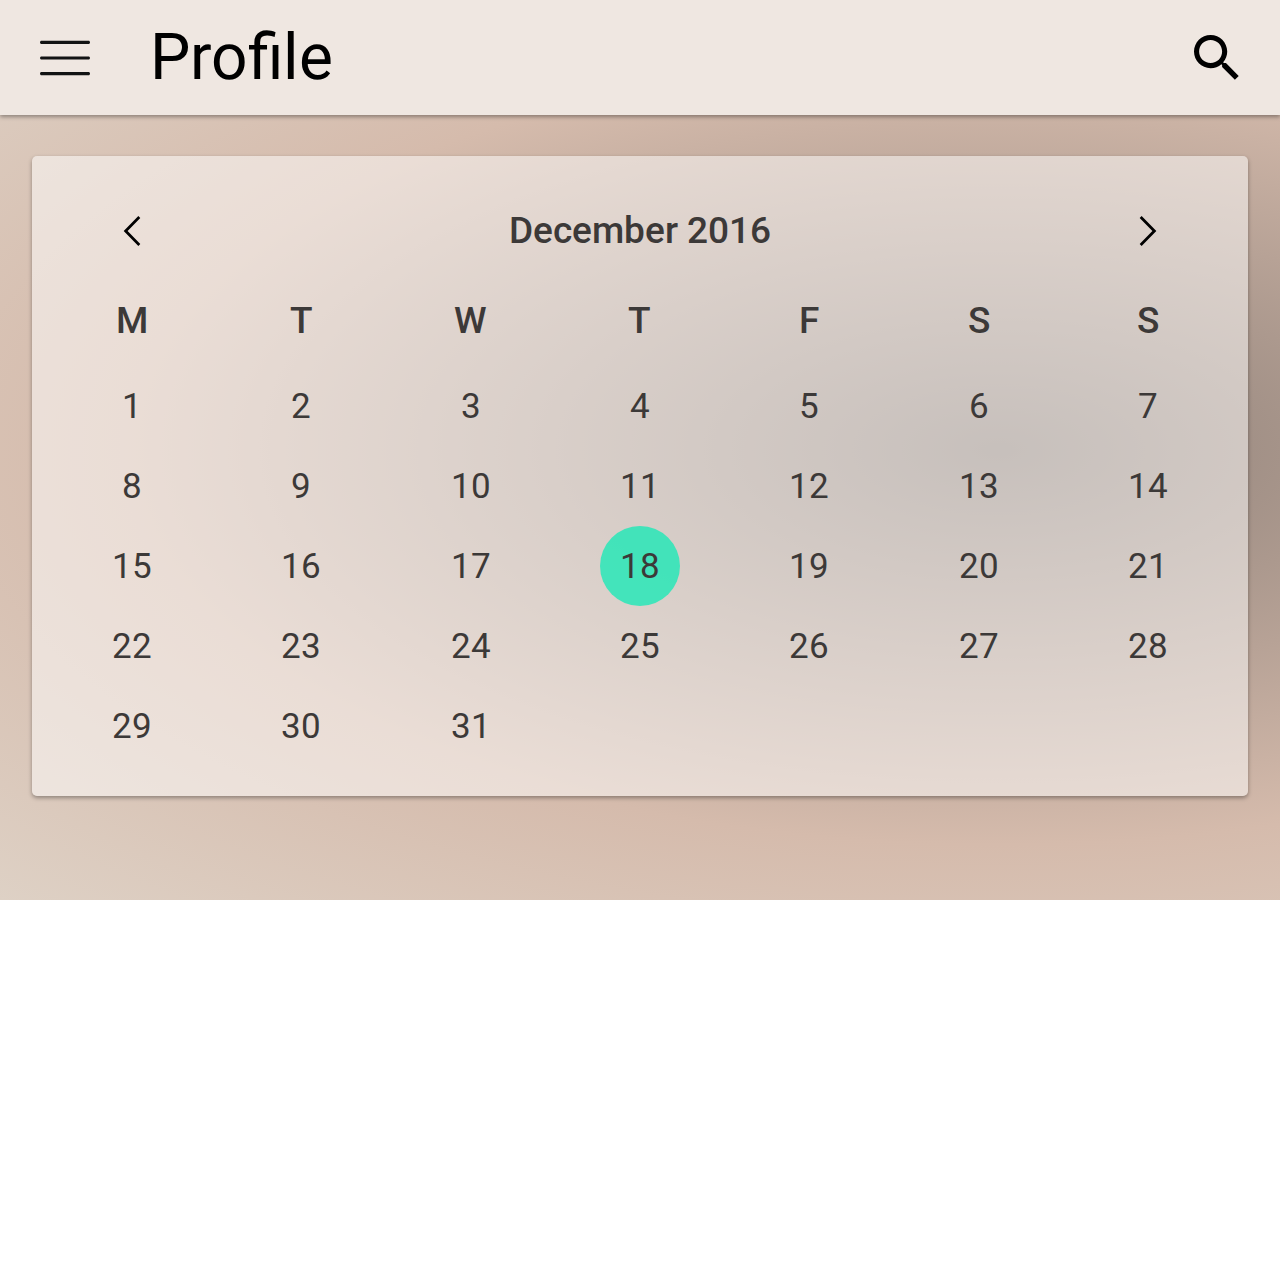
==== Calendar/calendar.html @ 21451633 "calendar" ====
<!DOCTYPE html>
<html lang="en">
<head>
    <meta charset="UTF-8">
    <title>Calendar</title>
    <link rel="stylesheet" href="../reset/reset.css">
    <link rel="stylesheet" type="text/css" href="css/base.css">
    <link rel="stylesheet" href="calendar.css">
    <link href="https://fonts.googleapis.com/css?family=Roboto" rel="stylesheet">
</head>
<body>
   
    <!-- top-bar -->
    <header class="top-bar template__top-bar">
       <div class="flex-container">
        <img class="top-bar__hamburger" src="../blocks/top-bar/__hamburger/hamburger.svg">
        <img class="top-bar__cross top-bar__cross_hidden" src="../blocks/top-bar/__hamburger/cross.svg">
        <h1 class="top-bar__title">
        Profile
        </h1>
        <input class="top-bar__search-bar top-bar__search-bar_hidden" type="text">
        <img class="top-bar__search" src="../blocks/top-bar/__search/search.svg">
       </div>
    </header>
    <!-- end top-bar -->
    
    <!-- main -->
    <section class="main template__main">
       
        <!-- nav-bar -->
        <nav class="template__nav-bar nav-bar nav-bar_off">

            <section class="nav-bar__personal-details">

                <a href="../Profile/profile.html"><img class="nav-bar__photo" src="../blocks/nav-bar/__photo/photo.png"></a>

                <p class="nav-bar__user-name">Tomasz Kowalski</p>
                <p class="nav-bar__user-mail">tomasz.kowalski@gmail.com</p>
                <p class="nav-bar__task-name">Zoptymalizować kod</p>
                <p class="nav-bar__task-time">00:34:02</p>

            </section>

            <section class="nav-bar__app-parts">

                <!-- Task Timer -->
                <section class="nav-bar__app-part">
                    <a href="../Tasks/tasks.html" class="nav-bar__app-part">
                    <img class="nav-bar__app-part-icon" src="../blocks/nav-bar/__app-part-icon/task-timer.svg">
                    <h3 class="nav-bar__app-part-name">Task Timer</h3>
                    </a>
                </section>

                <!-- Projects -->
                <section class="nav-bar__app-part">
                    <a href="#" class="nav-bar__app-part">
                    <img class="nav-bar__app-part-icon" src="../blocks/nav-bar/__app-part-icon/projects.svg">
                    <h3 class="nav-bar__app-part-name">Projects</h3>
                    </a>
                </section>

                <!-- Clients -->
                <section class="nav-bar__app-part">
                    <a href="#" class="nav-bar__app-part">
                    <img class="nav-bar__app-part-icon" src="../blocks/nav-bar/__app-part-icon/clients.svg">
                    <h3 class="nav-bar__app-part-name">Clients</h3>
                    </a>
                </section>

                <!-- Team -->
                <section class="nav-bar__app-part">
                    <a href="#" class="nav-bar__app-part">
                    <img class="nav-bar__app-part-icon" src="../blocks/nav-bar/__app-part-icon/team.svg">
                    <h3 class="nav-bar__app-part-name">Team</h3>
                    </a>
                </section>

                <!-- Calendar -->
                <section class="nav-bar__app-part">
                    <a href="../Calendar/calendar.html" class="nav-bar__app-part">
                    <img class="nav-bar__app-part-icon" src="../blocks/nav-bar/__app-part-icon/calendar.svg">
                    <h3 class="nav-bar__app-part-name">Calendar</h3>
                    </a>
                </section>

                <!-- Reports -->
                <section class="nav-bar__app-part">
                    <a href="../Reports/reports.html" class="nav-bar__app-part">
                    <img class="nav-bar__app-part-icon" src="../blocks/nav-bar/__app-part-icon/reports.svg">
                    <h3 class="nav-bar__app-part-name">Reports</h3>
                    </a>
                </section>

                <!-- Settings -->
                <section class="nav-bar__app-part">
                    <a href="#" class="nav-bar__app-part">
                    <img class="nav-bar__app-part-icon" src="../blocks/nav-bar/__app-part-icon/settings.svg">
                    <h3 class="nav-bar__app-part-name">Settings</h3>
                    </a>
                </section>

            </section>

        </nav>
        <!-- end nav-bar -->
        
        <!-- actual site content -->
        <div class="main-container">
            <div class="opakowanie">
              <div class="container_calendar">
                  <div class="month_arrow_left"></div>
                  <div class="month item">December 2016</div>
                  <div class="month_arrow_right"></div>
                  <div class="day item day1">M</div>
                  <div class="day item day2">T</div>
                  <div class="day item day3">W</div>
                  <div class="day item day4">T</div>
                  <div class="day item day5">F</div>
                  <div class="day item day6">S</div>
                  <div class="day item day7">S</div>
                  <div class="item item1">1</div>
                  <div class="item item2">2</div>
                  <div class="item item3">3</div>
                  <div class="item item4">4</div>
                  <div class="item item5">5</div>
                  <div class="item item6">6</div>
                  <div class="item item7">7</div>
                  <div class="item item8">8</div>
                  <div class="item item9">9</div>
                  <div class="item item10">10</div>
                  <div class="item item11">11</div>
                  <div class="item item12">12</div>
                  <div class="item item13">13</div>
                  <div class="item item14">14</div>
                  <div class="item item15">15</div>
                  <div class="item item16">16</div>
                  <div class="item item17">17</div>
                  <div class="item item18 current">18</div>
                  <div class="item item19">19</div>
                  <div class="item item20">20</div>
                  <div class="item item21">21</div>
                  <div class="item item22">22</div>
                  <div class="item item23">23</div>
                  <div class="item item24">24</div>
                  <div class="item item25">25</div>
                  <div class="item item26">26</div>
                  <div class="item item27">27</div>
                  <div class="item item28">28</div>
                  <div class="item item29">29</div>
                  <div class="item item30">30</div>
                  <div class="item item31">31</div>
              </div>
            </div>
        </div>
        <!-- end actual site content -->
        
    </section>
    <!-- end main -->
    <script src="../blocks/nav-bar/nav-bar.js"></script>
    <script src="../blocks/top-bar/__search-bar/top-bar__search-bar.js"></script>
    <script src="calendar.js"></script>
</body>
</html>
---- Calendar/css/base.css ----
.main-container {
    padding: 0 4.266% 0 4.266%;
    background: #8e8078; /* Old browsers */
    background: -moz-radial-gradient(78% ellipse cover, #8e8078 0%, #d5bbac 62%, #ded1c5 100%); /* FF3.6-15 */
    background: -webkit-radial-gradient(78%, ellipse cover, #8e8078 0%,#d5bbac 62%,#ded1c5 100%); /* Chrome10-25,Safari5.1-6 */
    background: radial-gradient(78%, #8e8078 0%,#d5bbac 62%,#ded1c5 100%); /* W3C, IE10+, FF16+, Chrome26+, Opera12+, Safari7+ */
}


/* page header */
.header {
  font-family: 'Roboto', sans-serif;
  color:  #3c3938;
  font-size: 2rem; /* Przybliżenie (wynika z podstawienia czcionki) */
  font-weight: 500;
  line-height: 0.8; /* Przybliżenie (wynika z podstawienia czcionki) */
  text-align: left;
}

/* title font, for example taks or raports names */
.title {
  font-family: 'Roboto', sans-serif;
  color:  #3c3938;
  font-size: 1.6rem;/* Przybliżenie (wynika z podstawienia czcionki) */
  font-weight: 400;
  line-height: 1;/* Przybliżenie (wynika z podstawienia czcionki) */
  text-align: left;
}

/* caption, for example task date */
.caption {
  font-family: 'Roboto', sans-serif;
  color:  #8e8a85;
  font-size: 1.4rem;/* Przybliżenie (wynika z podstawienia czcionki) */
  font-weight: 400;
  line-height: 1.143;/* Przybliżenie (wynika z podstawienia czcionki) */
  text-align: left;
}

/* text on buttons */
.button {
  font-family: 'Roboto', sans-serif;
  color:  #ffffff;
  font-size: 1.4rem;/* Przybliżenie (wynika z podstawienia czcionki) */
  font-weight: 500;
  line-height: 1.143;/* Przybliżenie (wynika z podstawienia czcionki) */
  text-align: center;
}

/* task timer */
.timer {
  font-family: 'Roboto', sans-serif;
  color:  #8e8a85;
  font-size: 1.8rem;/* Przybliżenie (wynika z podstawienia czcionki) */
  font-weight: 400;
  line-height: 0.889;/* Przybliżenie (wynika z podstawienia czcionki) */
  text-align: left;
}

.main-color {
    color: #000000;
}

.complementary-color {
    color: #6c6864;
}

.btn-color {
    color: #1de9b6;
}
.btn-complementary-color {
    color: #ffffff;
}
---- Calendar/calendar.css ----
@import url("../reset/reset.css");
@import url("__top-bar/template__top-bar.css");
@import url("__main/template__main.css");
@import url("__nav-bar/template__nav-bar.css");
@import url("__photo/profile__photo.css");
@import url("__user-name/profile__user-name.css");
@import url("__user-mail/profile__user-mail.css");
@import url("__buttons/profile__buttons.css");
@import url("__button-horizontal/profile__button-horizontal.css");

html {
    font-family: Roboto, Arial, Helvetica, sans-serif;
}

.main-container {
    padding: 0 0 0 0;
}

.opakowanie {
    position: absolute;
    top: -100px;
    width: calc(100vw - 64px);
    z-index: 0;
    transition: 0.5s;
}

.opakowanie_dark {
    filter: brightness(70%) blur(8px);
    opacity: 0.05;
}

.opakowanie {
    margin-top: 20%;
    border-radius: 5px;
    background-color:  rgba(255, 255, 255, 0.5);
    box-shadow: 0 2px 4px 0 rgba(0, 0, 0, 0.35);
    padding: 30px 15px;
}

.container_calendar {
  display: grid;
  grid-template-rows: 90px 90px 80px 80px 80px 80px 80px;
  grid-template-columns: repeat(7, 80px);
  justify-content: space-around;
}

.current {
    border-radius: 50%;
    background-color:  rgba(29, 233, 182, 0.8);
    min-width: 80px;
    min-height: 80px;
    line-height: 80px;
}

.item {
    font-family: 'Roboto', sans-serif;
    color:  #3c3938;
    font-size: 2.2rem;
    text-align: center;
    align-self: center;
}

.day, .month {
   font-weight: 500;
   font-size: 2.3rem;
}

.month {
  grid-row-start: 1;
  grid-column-start: 3;
  grid-column-end: 6;
}

.month_arrow_left {
    grid-row-start: 1;
    grid-column-start: 1;
    background-image: url("img/arrow_left.svg");
    background-repeat: no-repeat;
    background-position: center;
    background-size: 30px 30px;
}

.month_arrow_right {
    grid-row-start: 1;
    grid-column-start: 7;
    background-image: url("img/arrow_right.svg");
    background-repeat: no-repeat;
    background-position: center;
    background-size: 30px 30px;
}

/* Monday Tuesday Wednesday Thursday Friday Saturday Sunday */

.day1 {
  grid-row-start: 2;
  grid-column-start: 1;
}

.day2 {
  grid-row-start: 2;
  grid-column-start: 2;
}

.day3 {
  grid-row-start: 2;
  grid-column-start: 3;
}

.day4 {
  grid-row-start: 2;
  grid-column-start: 4;
}

.day5 {
  grid-row-start: 2;
  grid-column-start: 5;
}

.day6 {
  grid-row-start: 2;
  grid-column-start: 6;
}

.day7 {
  grid-row-start: 2;
  grid-column-start: 7;
}

/* ddddddddd aaaaaaaaaaaaa yyyyyyyyyyyyyyy 1-7 */

.item1 {
  grid-row-start: 3;
  grid-column-start: 1;
}

.item2 {
  grid-row-start: 3;
  grid-column-start: 2;
}

.item3 {
  grid-row-start: 3;
  grid-column-start: 3;
}

.item4 {
  grid-row-start: 3;
  grid-column-start: 4;
}

.item5 {
  grid-row-start: 3;
  grid-column-start: 5;
}

.item6 {
  grid-row-start: 3;
  grid-column-start: 6;
}

.item7 {
  grid-row-start: 3;
  grid-column-start: 7;
}

/* ddddddddd aaaaaaaaaaaaa yyyyyyyyyyyyyyy 8-14 */

.item8 {
  grid-row-start: 4;
  grid-column-start: 1;
}

.item9 {
  grid-row-start: 4;
  grid-column-start: 2;
}

.item10 {
  grid-row-start: 4;
  grid-column-start: 3;
}

.item11 {
  grid-row-start: 4;
  grid-column-start: 4;
}

.item12 {
  grid-row-start: 4;
  grid-column-start: 5;
}

.item13 {
  grid-row-start: 4;
  grid-column-start: 6;
}

.item14 {
  grid-row-start: 4;
  grid-column-start: 7;
}

/* ddddddddd aaaaaaaaaaaaa yyyyyyyyyyyyyyy 15-21 */

.item15 {
  grid-row-start: 5;
  grid-column-start: 1;
}

.item16 {
  grid-row-start: 5;
  grid-column-start: 2;
}

.item17 {
  grid-row-start: 5;
  grid-column-start: 3;
}

.item18 {
    grid-row-start: 5;
    grid-column-start: 4;
}

.item19 {
  grid-row-start: 5;
  grid-column-start: 5;
}

.item20 {
  grid-row-start: 5;
  grid-column-start: 6;
}

.item21 {
  grid-row-start: 5;
  grid-column-start: 7;
}

/* ddddddddd aaaaaaaaaaaaa yyyyyyyyyyyyyyy 22-28 */

.item22 {
  grid-row-start: 6;
  grid-column-start: 1;
}

.item23 {
  grid-row-start: 6;
  grid-column-start: 2;
}

.item24 {
  grid-row-start: 6;
  grid-column-start: 3;
}

.item25 {
  grid-row-start: 6;
  grid-column-start: 4;
}

.item26 {
  grid-row-start: 6;
  grid-column-start: 5;
}

.item27 {
  grid-row-start: 6;
  grid-column-start: 6;
}

.item28 {
  grid-row-start: 6;
  grid-column-start: 7;
}

/* ddddddddd aaaaaaaaaaaaa yyyyyyyyyyyyyyy 29-31 */

.item29 {
  grid-row-start: 7;
  grid-column-start: 1;
}

.item30 {
  grid-row-start: 7;
  grid-column-start: 2;
}

.item31 {
  grid-row-start: 7;
  grid-column-start: 3;
}
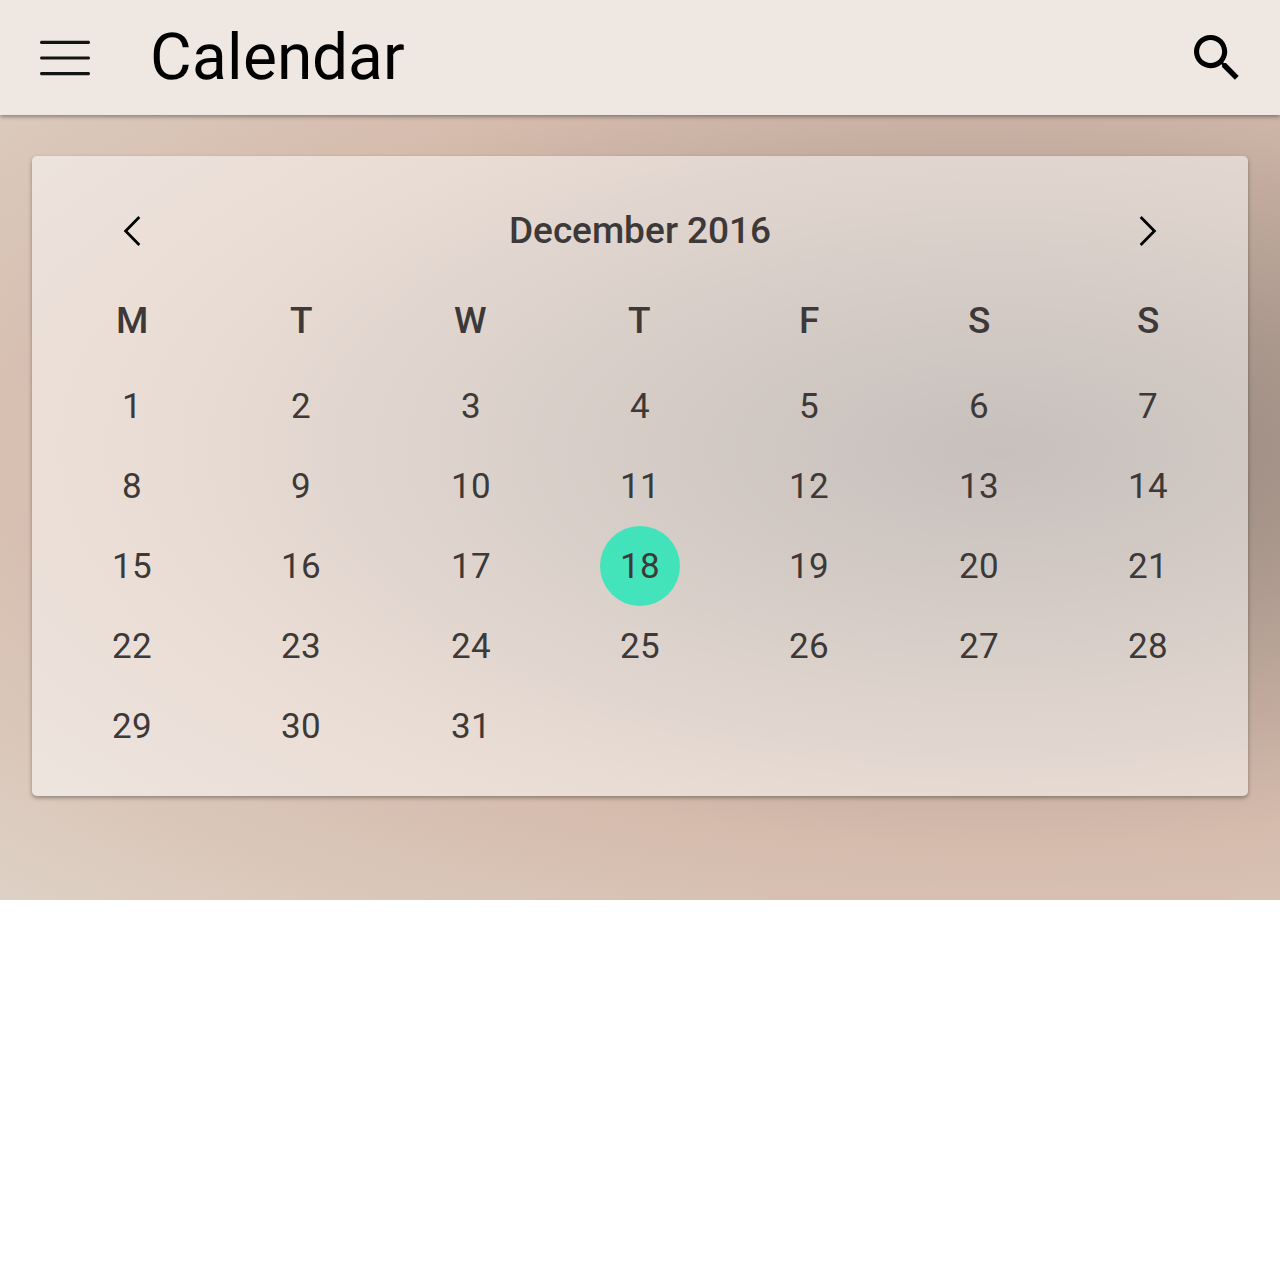
==== commit 8481aa07: "troche poprawione" ====
--- a/Calendar/calendar.html
+++ b/Calendar/calendar.html
@@ -16,7 +16,7 @@
         <img class="top-bar__hamburger" src="../blocks/top-bar/__hamburger/hamburger.svg">
         <img class="top-bar__cross top-bar__cross_hidden" src="../blocks/top-bar/__hamburger/cross.svg">
         <h1 class="top-bar__title">
-        Profile
+        Calendar
         </h1>
         <input class="top-bar__search-bar top-bar__search-bar_hidden" type="text">
         <img class="top-bar__search" src="../blocks/top-bar/__search/search.svg">
@@ -38,6 +38,12 @@
                 <p class="nav-bar__user-mail">tomasz.kowalski@gmail.com</p>
                 <p class="nav-bar__task-name">Zoptymalizować kod</p>
                 <p class="nav-bar__task-time">00:34:02</p>
+                <div class="nav-bar__play-pause">
+                        <img class="nav-bar__play nav-bar__play_visible"
+                             src="../blocks/task/__play-pause/play.svg">
+                        <img class="nav-bar__pause nav-bar__pause_hidden"
+                             src="../blocks/task/__play-pause/pause.svg">
+                </div>
 
             </section>
 
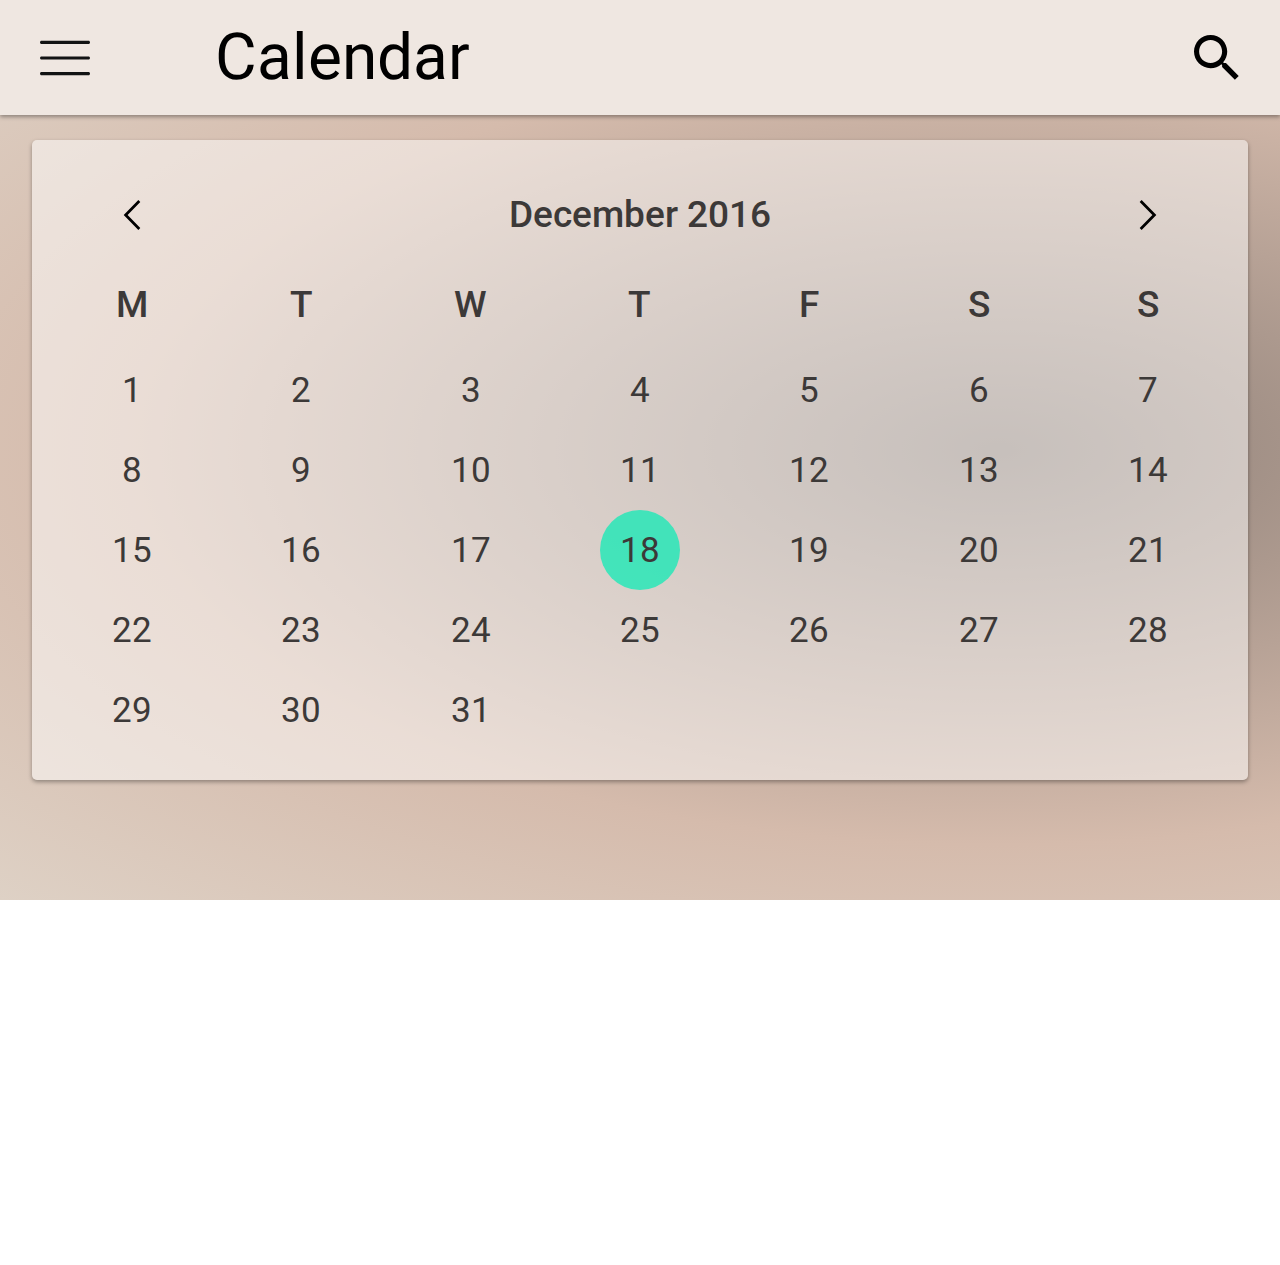
==== commit def5f5b9: "v1.1" ====
--- a/Calendar/calendar.html
+++ b/Calendar/calendar.html
@@ -59,7 +59,7 @@
 
                 <!-- Projects -->
                 <section class="nav-bar__app-part">
-                    <a href="#" class="nav-bar__app-part">
+                    <a href="../Projects/projects.html" class="nav-bar__app-part">
                     <img class="nav-bar__app-part-icon" src="../blocks/nav-bar/__app-part-icon/projects.svg">
                     <h3 class="nav-bar__app-part-name">Projects</h3>
                     </a>
@@ -85,7 +85,7 @@
                 <section class="nav-bar__app-part">
                     <a href="../Calendar/calendar.html" class="nav-bar__app-part">
                     <img class="nav-bar__app-part-icon" src="../blocks/nav-bar/__app-part-icon/calendar.svg">
-                    <h3 class="nav-bar__app-part-name">Calendar</h3>
+                    <h3 class="nav-bar__app-part-name current-bookmark">Calendar</h3>
                     </a>
                 </section>
 
--- a/Calendar/calendar.css
+++ b/Calendar/calendar.css
@@ -18,7 +18,7 @@
 
 .opakowanie {
     position: absolute;
-    top: -100px;
+    top: 0;
     width: calc(100vw - 64px);
     z-index: 0;
     transition: 0.5s;
@@ -30,7 +30,7 @@
 }
 
 .opakowanie {
-    margin-top: 20%;
+    margin-top: 140px;
     border-radius: 5px;
     background-color:  rgba(255, 255, 255, 0.5);
     box-shadow: 0 2px 4px 0 rgba(0, 0, 0, 0.35);
